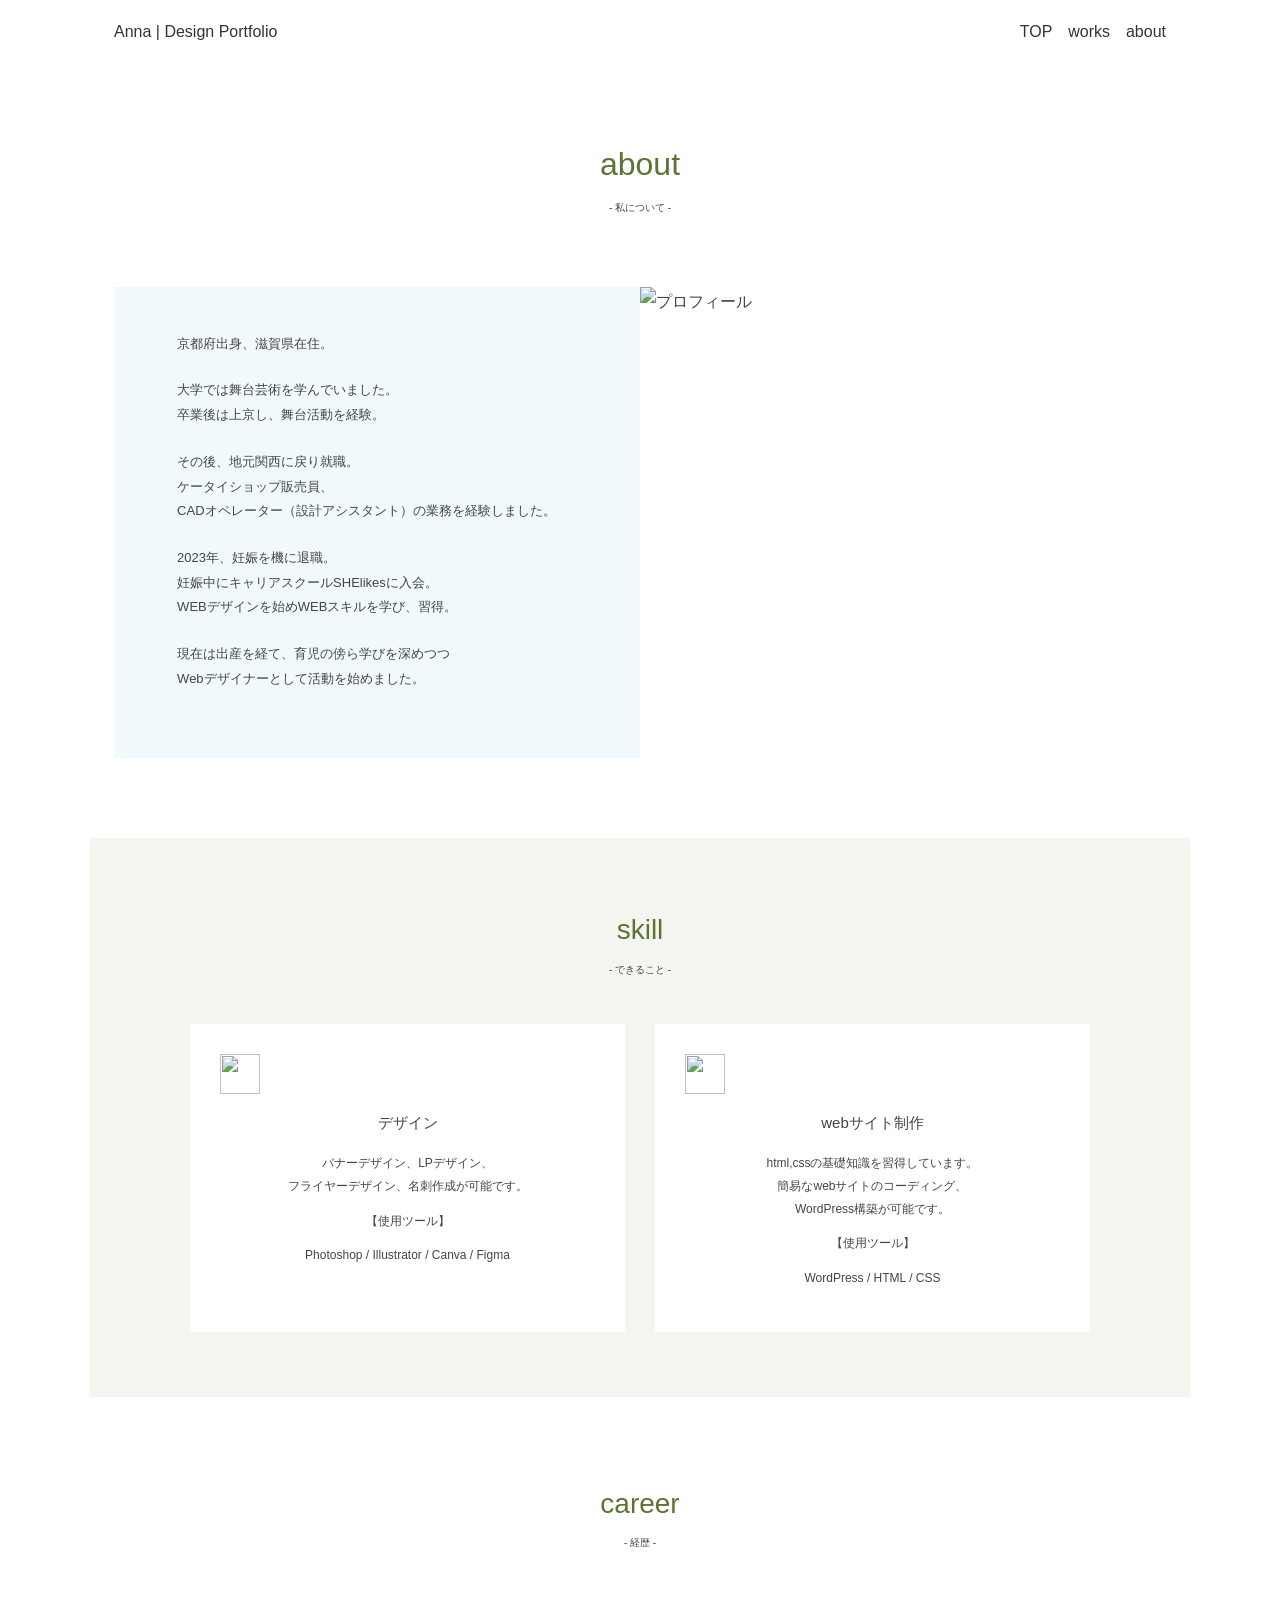
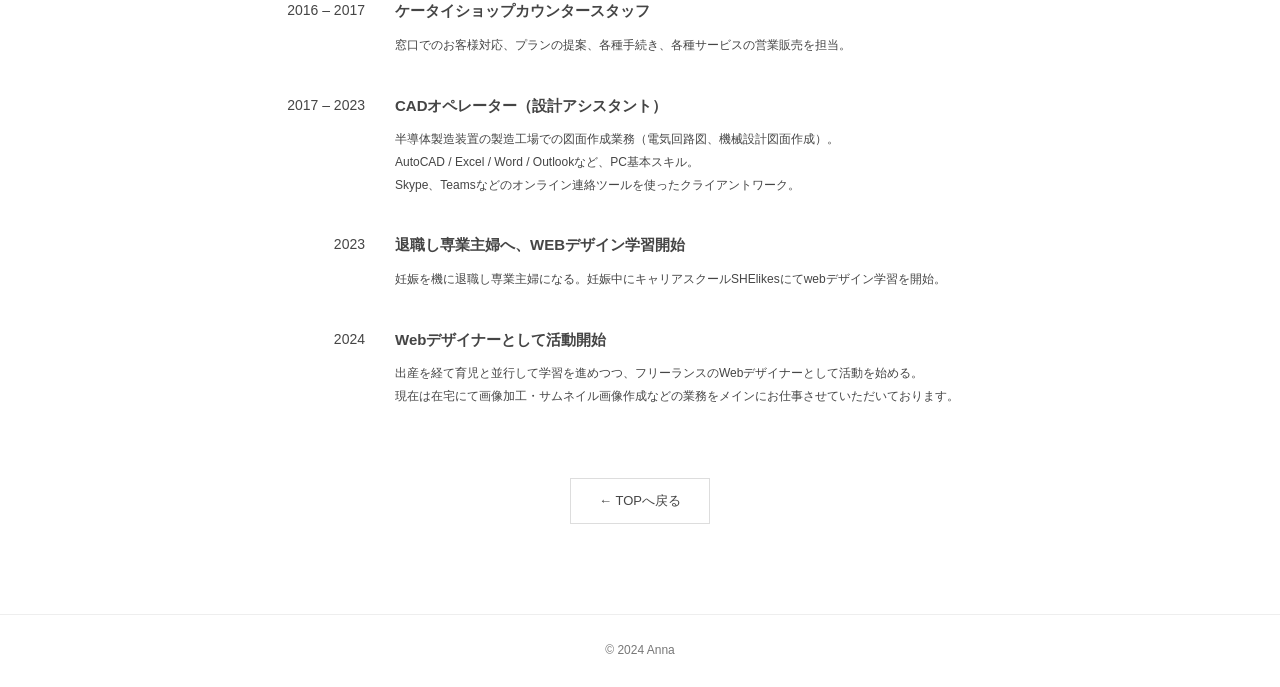
==== about.html @ af840f3f "Create about.html" ====
<!DOCTYPE html>
<html lang="ja">
<head>
<meta charset="UTF-8">
<meta name="viewport" content="width=device-width, initial-scale=1.0">
<title>about | Anna | Design Portfolio</title>
<link rel="stylesheet" href="css/style.css">
<style>
.about-main{max-width:1100px;margin:auto;padding:70px 24px 90px;color:#454545;line-height:1.9}
.about-hero{text-align:center;margin-bottom:70px}.about-hero h1,.section-heading h2{color:#5d7435;font-weight:500}
.about-hero h1{font-size:32px;margin:0}.about-subtitle,.section-heading p{text-align:center;font-size:10px;margin:3px 0}
.profile-grid{display:grid;grid-template-columns:1fr 1fr;margin-bottom:80px}.profile-text{background:#f1f9fd;padding:45px 12%;display:flex;align-items:center}.profile-text p{font-size:13px;margin:0 0 22px}.profile-image{width:100%;height:100%;object-fit:cover;display:block}
.skills{background:#f5f5f0;padding:65px 5%;margin:0 -24px 80px}.section-heading{text-align:center;margin-bottom:45px}.section-heading h2{font-size:28px;margin:0}.skill-grid{display:grid;grid-template-columns:1fr 1fr;gap:30px;max-width:900px;margin:auto}.skill-card{background:#fff;padding:30px;text-align:center}.skill-icon{width:40px;height:40px;object-fit:cover}.skill-card h3{font-size:15px;font-weight:500}.skill-card p{font-size:12px}
.career{max-width:850px;margin:auto}.career-item{display:grid;grid-template-columns:150px 1fr;gap:30px;margin-bottom:35px}.career-year{text-align:right;font-size:14px}.career-item h3{font-size:15px;margin:0 0 8px}.career-item p{font-size:12px;margin:0}.back{display:block;width:max-content;margin:70px auto 0;padding:10px 28px;border:1px solid #ddd;text-decoration:none;font-size:13px}.about-footer{text-align:center;border-top:1px solid #eee;padding:25px;font-size:12px;color:#777}
@media(max-width:700px){.about-main{padding:50px 18px 65px}.profile-grid,.skill-grid{grid-template-columns:1fr}.profile-text{padding:35px 12%}.skills{margin-left:-18px;margin-right:-18px;padding:50px 18px}.career-item{grid-template-columns:1fr;gap:5px}.career-year{text-align:left;font-weight:600}}
</style>
</head>
<body>
<header><div style="max-width:1100px;min-height:64px;margin:auto;padding:0 24px;display:flex;align-items:center;justify-content:space-between;box-sizing:border-box">
<a href="index.html">Anna | Design Portfolio</a><nav><a href="index.html">TOP</a>　<a href="index.html#works">works</a>　<a href="about.html">about</a></nav>
</div></header>
<main class="about-main">
<section class="about-hero"><h1>about</h1><p class="about-subtitle">- 私について -</p></section>
<section class="profile-grid"><div class="profile-text"><div>
<p>京都府出身、滋賀県在住。</p>
<p>大学では舞台芸術を学んでいました。<br>卒業後は上京し、舞台活動を経験。</p>
<p>その後、地元関西に戻り就職。<br>ケータイショップ販売員、<br>CADオペレーター（設計アシスタント）の業務を経験しました。</p>
<p>2023年、妊娠を機に退職。<br>妊娠中にキャリアスクールSHElikesに入会。<br>WEBデザインを始めWEBスキルを学び、習得。</p>
<p>現在は出産を経て、育児の傍ら学びを深めつつ<br>Webデザイナーとして活動を始めました。</p>
</div></div><div><img class="profile-image" src="images/0dbdaa9ebe93bc651fee0bafd287f21c-1.png" alt="プロフィール"></div></section>
<section class="skills"><div class="section-heading"><h2>skill</h2><p>- できること -</p></div>
<div class="skill-grid"><article class="skill-card"><img class="skill-icon" src="images/art-palette-svgrepo-com.png" alt=""><h3>デザイン</h3><p>バナーデザイン、LPデザイン、<br>フライヤーデザイン、名刺作成が可能です。</p><p>【使用ツール】</p><p>Photoshop / Illustrator / Canva / Figma</p></article>
<article class="skill-card"><img class="skill-icon" src="images/responsive-design-symbol-svgrepo-com.png" alt=""><h3>webサイト制作</h3><p>html,cssの基礎知識を習得しています。<br>簡易なwebサイトのコーディング、<br>WordPress構築が可能です。</p><p>【使用ツール】</p><p>WordPress / HTML / CSS</p></article></div></section>
<section><div class="section-heading"><h2>career</h2><p>- 経歴 -</p></div><div class="career">
<div class="career-item"><div class="career-year">2016 – 2017</div><div><h3>ケータイショップカウンタースタッフ</h3><p>窓口でのお客様対応、プランの提案、各種手続き、各種サービスの営業販売を担当。</p></div></div>
<div class="career-item"><div class="career-year">2017 – 2023</div><div><h3>CADオペレーター（設計アシスタント）</h3><p>半導体製造装置の製造工場での図面作成業務（電気回路図、機械設計図面作成）。<br>AutoCAD / Excel / Word / Outlookなど、PC基本スキル。<br>Skype、Teamsなどのオンライン連絡ツールを使ったクライアントワーク。</p></div></div>
<div class="career-item"><div class="career-year">2023</div><div><h3>退職し専業主婦へ、WEBデザイン学習開始</h3><p>妊娠を機に退職し専業主婦になる。妊娠中にキャリアスクールSHElikesにてwebデザイン学習を開始。</p></div></div>
<div class="career-item"><div class="career-year">2024</div><div><h3>Webデザイナーとして活動開始</h3><p>出産を経て育児と並行して学習を進めつつ、フリーランスのWebデザイナーとして活動を始める。<br>現在は在宅にて画像加工・サムネイル画像作成などの業務をメインにお仕事させていただいております。</p></div></div>
</div></section>
<a class="back" href="index.html">← TOPへ戻る</a>
</main><footer class="about-footer">© 2024 Anna</footer>
</body></html>
---- css/style.css ----
/* ========================================
   Anna | Design Portfolio
   GitHub Pages static version
   ======================================== */

:root {
  --text: #333;
  --accent: #7dbb55;
  --light-green: #e1eac2;
  --light-blue: #f1f9fd;
  --border: #ddd;
  --max-width: 1100px;
}

* {
  box-sizing: border-box;
}

html {
  scroll-behavior: smooth;
}

body {
  margin: 0;
  color: var(--text);
  background: #fff;
  font-family: "Noto Sans JP", "Hiragino Kaku Gothic ProN", "Yu Gothic", sans-serif;
  line-height: 1.8;
}

img {
  max-width: 100%;
  height: auto;
  display: block;
}

a {
  color: inherit;
  text-decoration: none;
}

a:hover {
  opacity: 0.75;
}

/* ---------- Header ---------- */

.site-header {
  width: 100%;
  padding: 22px 30px;
  background: #fff;
  position: relative;
  z-index: 10;
}

.header-inner {
  max-width: var(--max-width);
  margin: 0 auto;
  display: flex;
  align-items: center;
  justify-content: space-between;
  gap: 30px;
}

.site-logo {
  font-size: 24px;
  font-weight: 700;
  letter-spacing: 0.08em;
}

.global-nav ul {
  display: flex;
  align-items: center;
  gap: 28px;
  list-style: none;
  margin: 0;
  padding: 0;
}

.global-nav a {
  font-size: 14px;
  letter-spacing: 0.08em;
}

/* ---------- Main visual ---------- */

.hero {
  max-width: 1057px;
  margin: 0 auto;
  padding: 0 20px;
}

.hero img {
  width: 100%;
  border-radius: 0;
}

/* ---------- Common section ---------- */

.section {
  max-width: var(--max-width);
  margin: 0 auto;
  padding: 90px 30px;
}

.section-title {
  margin: 0 0 45px;
  text-align: center;
  font-size: 30px;
  font-weight: 500;
  letter-spacing: 0.12em;
}

.section-title::after {
  content: "";
  display: block;
  width: 45px;
  height: 1px;
  margin: 18px auto 0;
  background: var(--text);
}

/* ---------- Works ---------- */

.works-grid {
  display: grid;
  grid-template-columns: repeat(3, 1fr);
  gap: 45px 30px;
}

.work-card {
  margin: 0;
}

.work-card a {
  display: block;
}

.work-card img {
  width: 100%;
  aspect-ratio: 1 / 1;
  object-fit: cover;
}

.work-title {
  margin: 14px 0 0;
  font-size: 15px;
  line-height: 1.6;
  font-weight: 500;
}

.work-category {
  margin: 4px 0 0;
  font-size: 12px;
  color: #777;
}

/* ---------- About ---------- */

.about-section {
  max-width: none;
  padding: 90px 30px;
  background: linear-gradient(
    207deg,
    rgb(225, 234, 194) 0%,
    rgb(240, 251, 219) 31%,
    rgb(241, 249, 253) 100%
  );
}

.about-inner {
  max-width: var(--max-width);
  margin: 0 auto;
}

.about-content {
  max-width: 760px;
  margin: 0 auto;
  text-align: left;
}

.about-content p {
  margin: 0 0 20px;
}

.about-name {
  margin-bottom: 25px !important;
  font-size: 22px;
  font-weight: 600;
}

/* ---------- Contact ---------- */

.contact-section {
  text-align: center;
}

.contact-text {
  margin: 0 auto 30px;
}

.contact-button {
  display: inline-block;
  padding: 12px 34px;
  border: 1px solid var(--text);
  font-size: 14px;
  letter-spacing: 0.08em;
  transition: 0.2s ease;
}

.contact-button:hover {
  opacity: 1;
  background: var(--text);
  color: #fff;
}

/* ---------- Social ---------- */

.social-links {
  display: flex;
  justify-content: center;
  gap: 20px;
  margin-top: 35px;
}

.social-links a {
  display: inline-flex;
  align-items: center;
  justify-content: center;
  width: 42px;
  height: 42px;
  border: 1px solid var(--text);
  border-radius: 50%;
  font-size: 13px;
  font-weight: 600;
}

/* ---------- Footer ---------- */

.site-footer {
  padding: 35px 20px;
  text-align: center;
  font-size: 12px;
  color: #777;
  border-top: 1px solid #eee;
}

/* ---------- Tablet ---------- */

@media (max-width: 768px) {
  .site-header {
    padding: 18px 20px;
  }

  .header-inner {
    display: block;
    text-align: center;
  }

  .site-logo {
    margin-bottom: 12px;
    font-size: 21px;
  }

  .global-nav ul {
    justify-content: center;
    gap: 20px;
  }

  .global-nav a {
    font-size: 13px;
  }

  .hero {
    padding: 0 15px;
  }

  .section {
    padding: 65px 20px;
  }

  .section-title {
    margin-bottom: 35px;
    font-size: 26px;
  }

  .works-grid {
    gap: 30px 20px;
  }

  .about-section {
    padding: 65px 20px;
  }
}

/* ---------- Smartphone ---------- */

@media (max-width: 480px) {
  .site-header {
    padding: 15px;
  }

  .site-logo {
    font-size: 18px;
  }

  .global-nav ul {
    gap: 13px;
  }

  .global-nav a {
    font-size: 11px;
  }

  .hero {
    padding: 0;
  }

  .section {
    padding: 50px 18px;
  }

  .section-title {
    margin-bottom: 28px;
    font-size: 23px;
  }

  .works-grid {
    grid-template-columns: 1fr;
    gap: 35px;
  }

  .work-title {
    font-size: 14px;
  }

  .about-section {
    padding: 50px 18px;
  }

  .about-content {
    font-size: 14px;
  }

  .contact-section {
    text-align: center;
  }
}
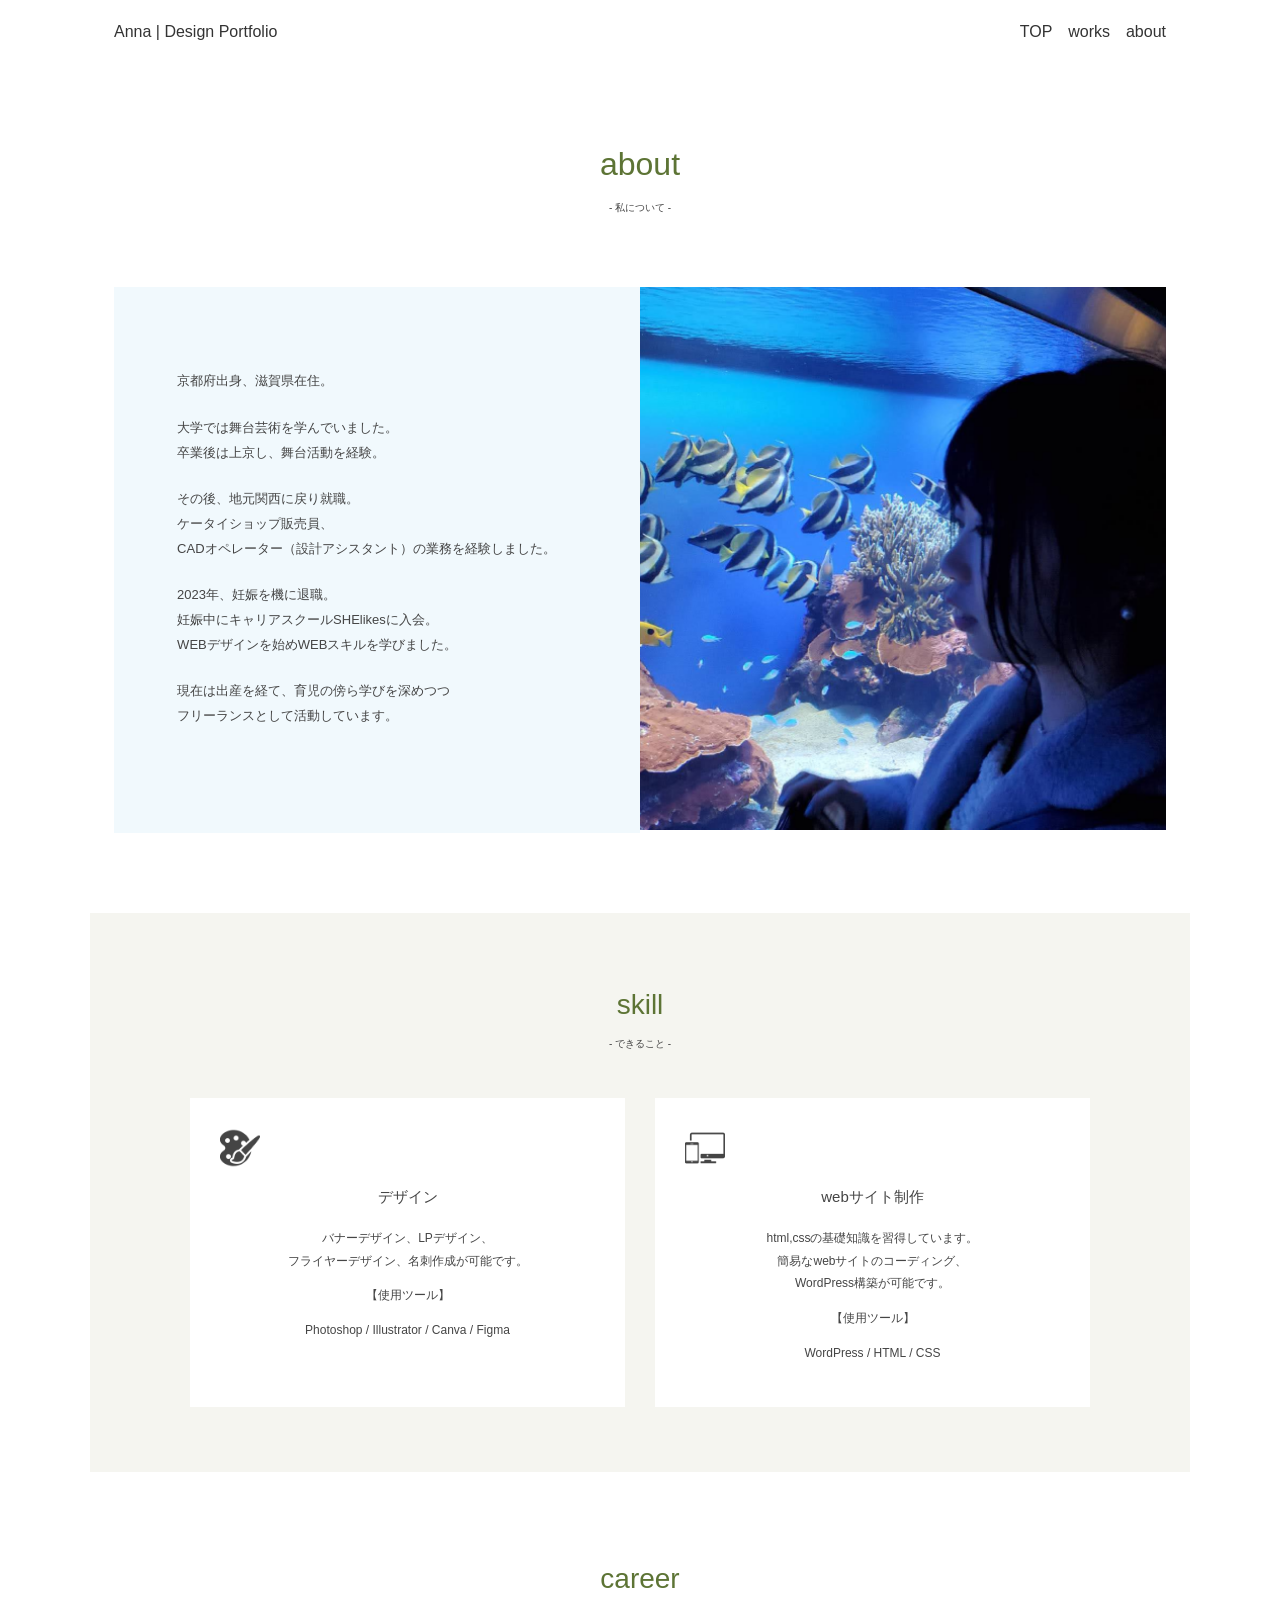
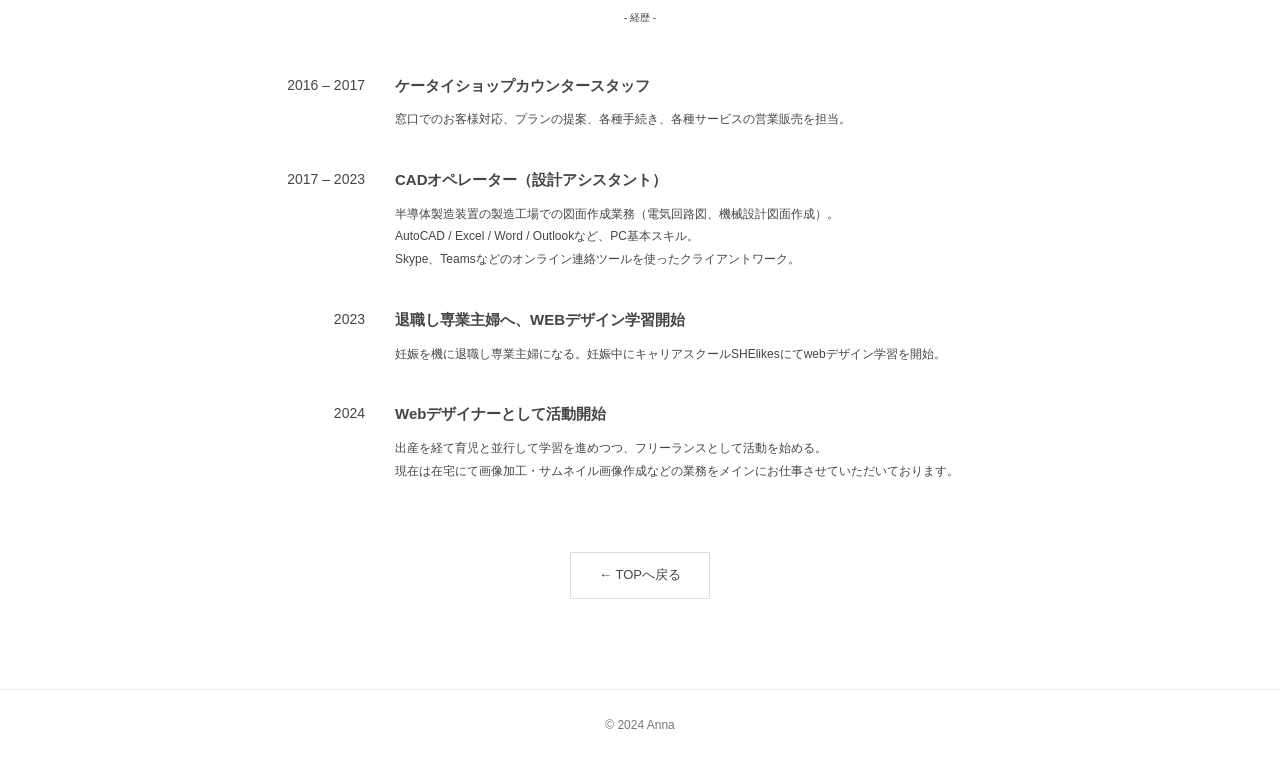
==== commit 468c7a4b: "Update about.html" ====
--- a/about.html
+++ b/about.html
@@ -25,8 +25,8 @@
 <p>京都府出身、滋賀県在住。</p>
 <p>大学では舞台芸術を学んでいました。<br>卒業後は上京し、舞台活動を経験。</p>
 <p>その後、地元関西に戻り就職。<br>ケータイショップ販売員、<br>CADオペレーター（設計アシスタント）の業務を経験しました。</p>
-<p>2023年、妊娠を機に退職。<br>妊娠中にキャリアスクールSHElikesに入会。<br>WEBデザインを始めWEBスキルを学び、習得。</p>
-<p>現在は出産を経て、育児の傍ら学びを深めつつ<br>Webデザイナーとして活動を始めました。</p>
+<p>2023年、妊娠を機に退職。<br>妊娠中にキャリアスクールSHElikesに入会。<br>WEBデザインを始めWEBスキルを学びました。</p>
+<p>現在は出産を経て、育児の傍ら学びを深めつつ<br>フリーランスとして活動しています。</p>
 </div></div><div><img class="profile-image" src="images/0dbdaa9ebe93bc651fee0bafd287f21c-1.png" alt="プロフィール"></div></section>
 <section class="skills"><div class="section-heading"><h2>skill</h2><p>- できること -</p></div>
 <div class="skill-grid"><article class="skill-card"><img class="skill-icon" src="images/art-palette-svgrepo-com.png" alt=""><h3>デザイン</h3><p>バナーデザイン、LPデザイン、<br>フライヤーデザイン、名刺作成が可能です。</p><p>【使用ツール】</p><p>Photoshop / Illustrator / Canva / Figma</p></article>
@@ -35,7 +35,7 @@
 <div class="career-item"><div class="career-year">2016 – 2017</div><div><h3>ケータイショップカウンタースタッフ</h3><p>窓口でのお客様対応、プランの提案、各種手続き、各種サービスの営業販売を担当。</p></div></div>
 <div class="career-item"><div class="career-year">2017 – 2023</div><div><h3>CADオペレーター（設計アシスタント）</h3><p>半導体製造装置の製造工場での図面作成業務（電気回路図、機械設計図面作成）。<br>AutoCAD / Excel / Word / Outlookなど、PC基本スキル。<br>Skype、Teamsなどのオンライン連絡ツールを使ったクライアントワーク。</p></div></div>
 <div class="career-item"><div class="career-year">2023</div><div><h3>退職し専業主婦へ、WEBデザイン学習開始</h3><p>妊娠を機に退職し専業主婦になる。妊娠中にキャリアスクールSHElikesにてwebデザイン学習を開始。</p></div></div>
-<div class="career-item"><div class="career-year">2024</div><div><h3>Webデザイナーとして活動開始</h3><p>出産を経て育児と並行して学習を進めつつ、フリーランスのWebデザイナーとして活動を始める。<br>現在は在宅にて画像加工・サムネイル画像作成などの業務をメインにお仕事させていただいております。</p></div></div>
+<div class="career-item"><div class="career-year">2024</div><div><h3>Webデザイナーとして活動開始</h3><p>出産を経て育児と並行して学習を進めつつ、フリーランスとして活動を始める。<br>現在は在宅にて画像加工・サムネイル画像作成などの業務をメインにお仕事させていただいております。</p></div></div>
 </div></section>
 <a class="back" href="index.html">← TOPへ戻る</a>
 </main><footer class="about-footer">© 2024 Anna</footer>
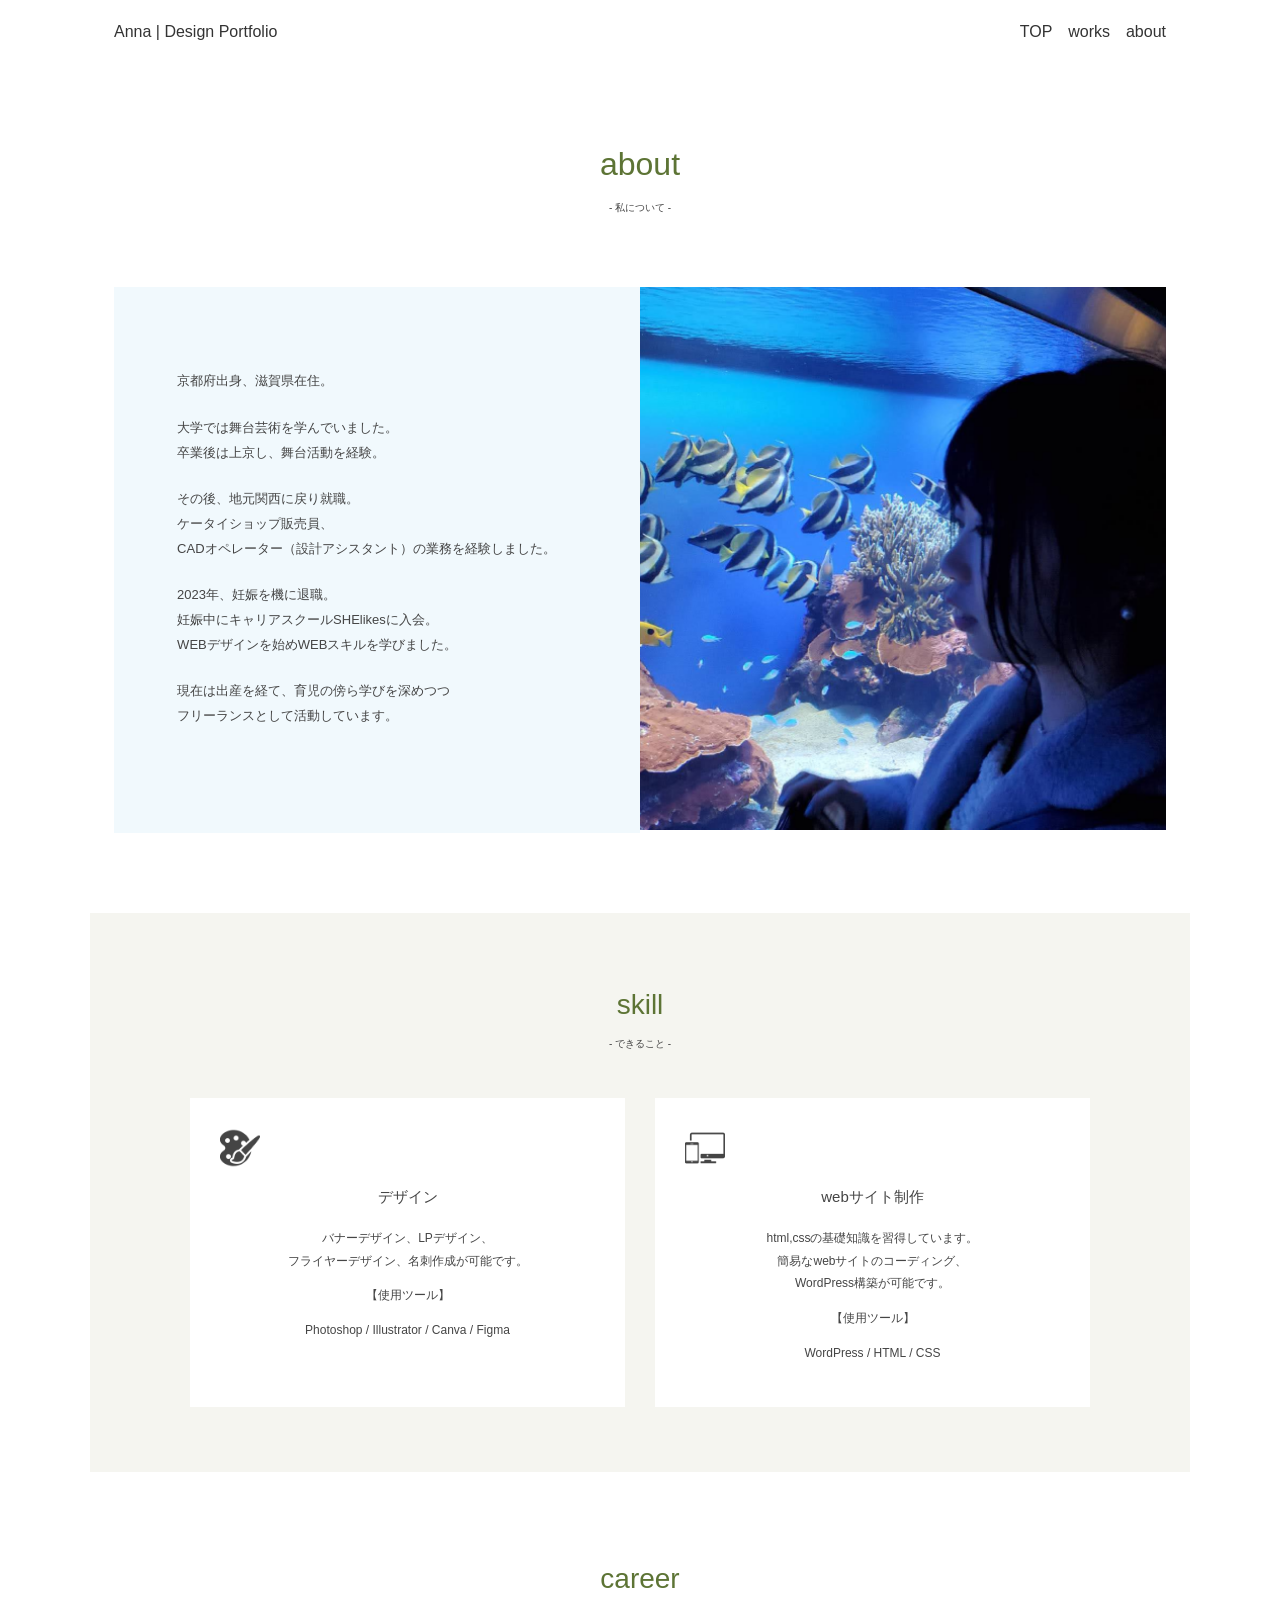
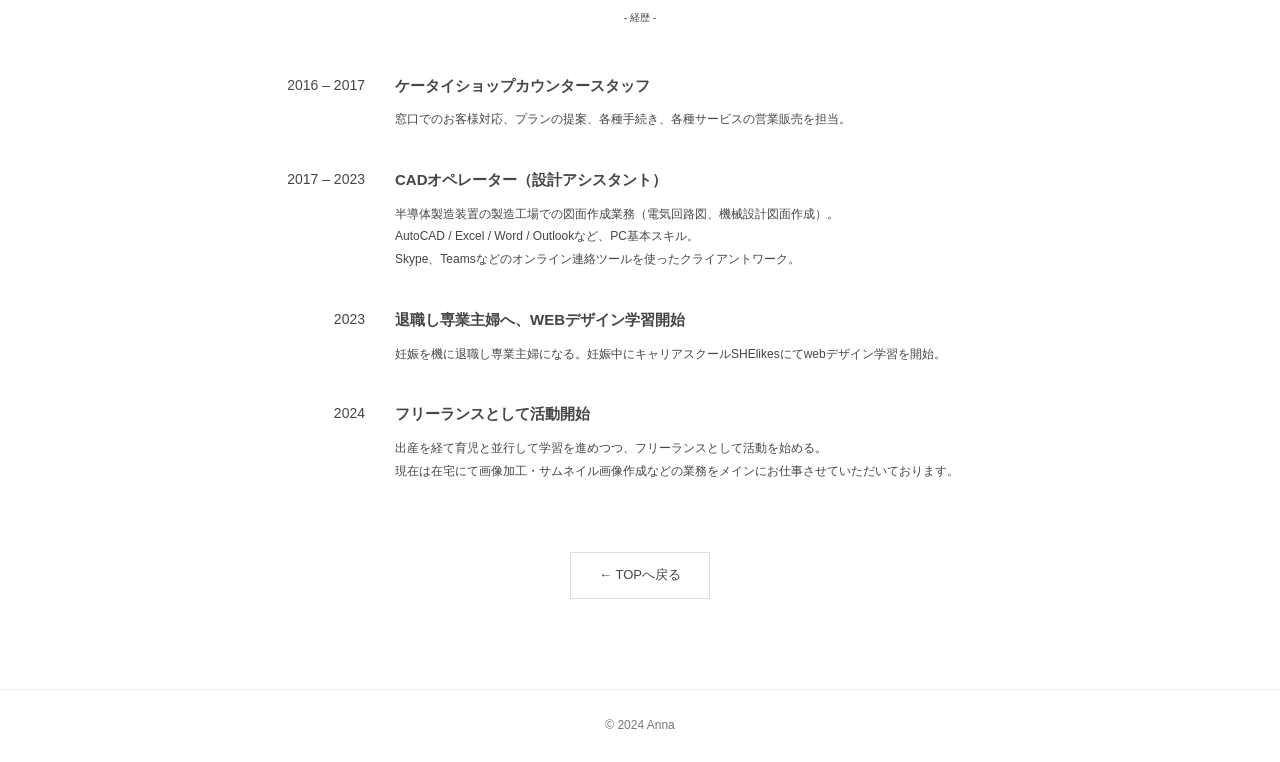
==== commit a3ccb807: "Update about.html" ====
--- a/about.html
+++ b/about.html
@@ -35,7 +35,7 @@
 <div class="career-item"><div class="career-year">2016 – 2017</div><div><h3>ケータイショップカウンタースタッフ</h3><p>窓口でのお客様対応、プランの提案、各種手続き、各種サービスの営業販売を担当。</p></div></div>
 <div class="career-item"><div class="career-year">2017 – 2023</div><div><h3>CADオペレーター（設計アシスタント）</h3><p>半導体製造装置の製造工場での図面作成業務（電気回路図、機械設計図面作成）。<br>AutoCAD / Excel / Word / Outlookなど、PC基本スキル。<br>Skype、Teamsなどのオンライン連絡ツールを使ったクライアントワーク。</p></div></div>
 <div class="career-item"><div class="career-year">2023</div><div><h3>退職し専業主婦へ、WEBデザイン学習開始</h3><p>妊娠を機に退職し専業主婦になる。妊娠中にキャリアスクールSHElikesにてwebデザイン学習を開始。</p></div></div>
-<div class="career-item"><div class="career-year">2024</div><div><h3>Webデザイナーとして活動開始</h3><p>出産を経て育児と並行して学習を進めつつ、フリーランスとして活動を始める。<br>現在は在宅にて画像加工・サムネイル画像作成などの業務をメインにお仕事させていただいております。</p></div></div>
+<div class="career-item"><div class="career-year">2024</div><div><h3>フリーランスとして活動開始</h3><p>出産を経て育児と並行して学習を進めつつ、フリーランスとして活動を始める。<br>現在は在宅にて画像加工・サムネイル画像作成などの業務をメインにお仕事させていただいております。</p></div></div>
 </div></section>
 <a class="back" href="index.html">← TOPへ戻る</a>
 </main><footer class="about-footer">© 2024 Anna</footer>
